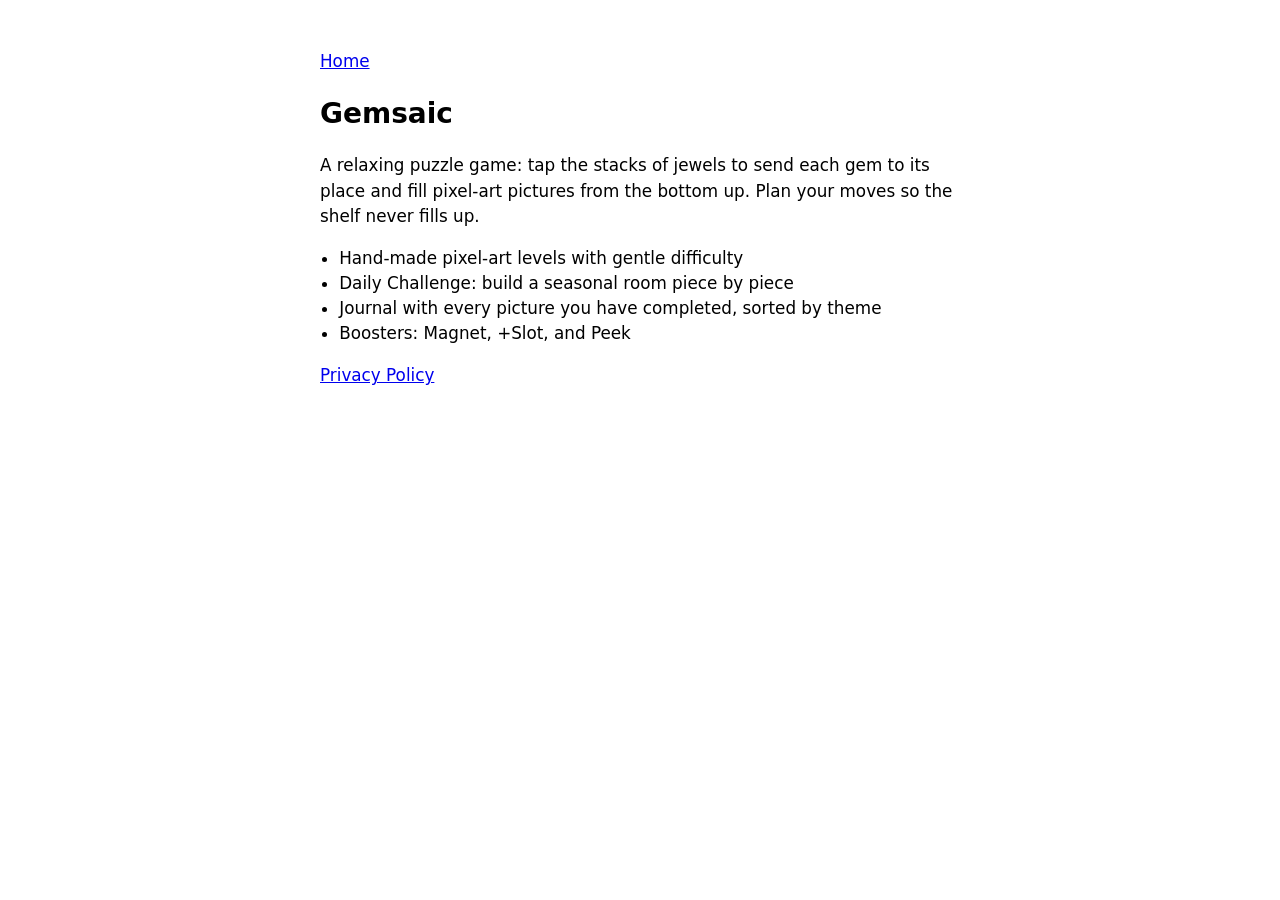
==== gemsaic/index.html @ 41073295 "Site Update" ====
<!DOCTYPE html>
<html lang="en">
<head>
  <meta charset="utf-8">
  <meta name="viewport" content="width=device-width, initial-scale=1">
  <title>Gemsaic — Pavel Totolin</title>
  <style>
    :root {
      color-scheme: light dark;
    }
    body {
      margin: 0 auto;
      max-width: 40rem;
      padding: 2rem 1.25rem 4rem;
      font: 1.05rem/1.5 system-ui, sans-serif;
    }
    h1 { font-size: 1.75rem; }
    h2 { font-size: 1.2rem; margin-top: 1.75rem; }
    ul { padding-left: 1.2rem; }
    .gallery {
      display: grid;
      grid-template-columns: repeat(auto-fit, minmax(9rem, 1fr));
      gap: 0.75rem;
    }
    .gallery img {
      width: 100%;
      height: auto;
      border-radius: 0.5rem;
    }
  </style>
</head>
<body>
  <p><a href="/">Home</a></p>
  <h1>Gemsaic</h1>
  <p>A relaxing puzzle game: tap the stacks of jewels to send each gem to its place and fill pixel-art pictures from the bottom up. Plan your moves so the shelf never fills up.</p>
  <ul>
    <li>Hand-made pixel-art levels with gentle difficulty</li>
    <li>Daily Challenge: build a seasonal room piece by piece</li>
    <li>Journal with every picture you have completed, sorted by theme</li>
    <li>Boosters: Magnet, +Slot, and Peek</li>
  </ul>
  <p><a href="privacy.html">Privacy Policy</a></p>

  <section id="screenshots" hidden>
    <h2>Screenshots</h2>
    <div class="gallery" id="gallery"></div>
  </section>

  <script>
    (function () {
      var section = document.getElementById('screenshots');
      var gallery = document.getElementById('gallery');
      var max = 8;

      function tryLoad(index) {
        if (index > max) return;
        var img = new Image();
        img.alt = 'Gemsaic screenshot ' + index;
        img.onload = function () {
          section.hidden = false;
          gallery.appendChild(img);
          tryLoad(index + 1);
        };
        img.src = 'screenshots/' + index + '.png';
      }

      tryLoad(1);
    })();
  </script>
</body>
</html>
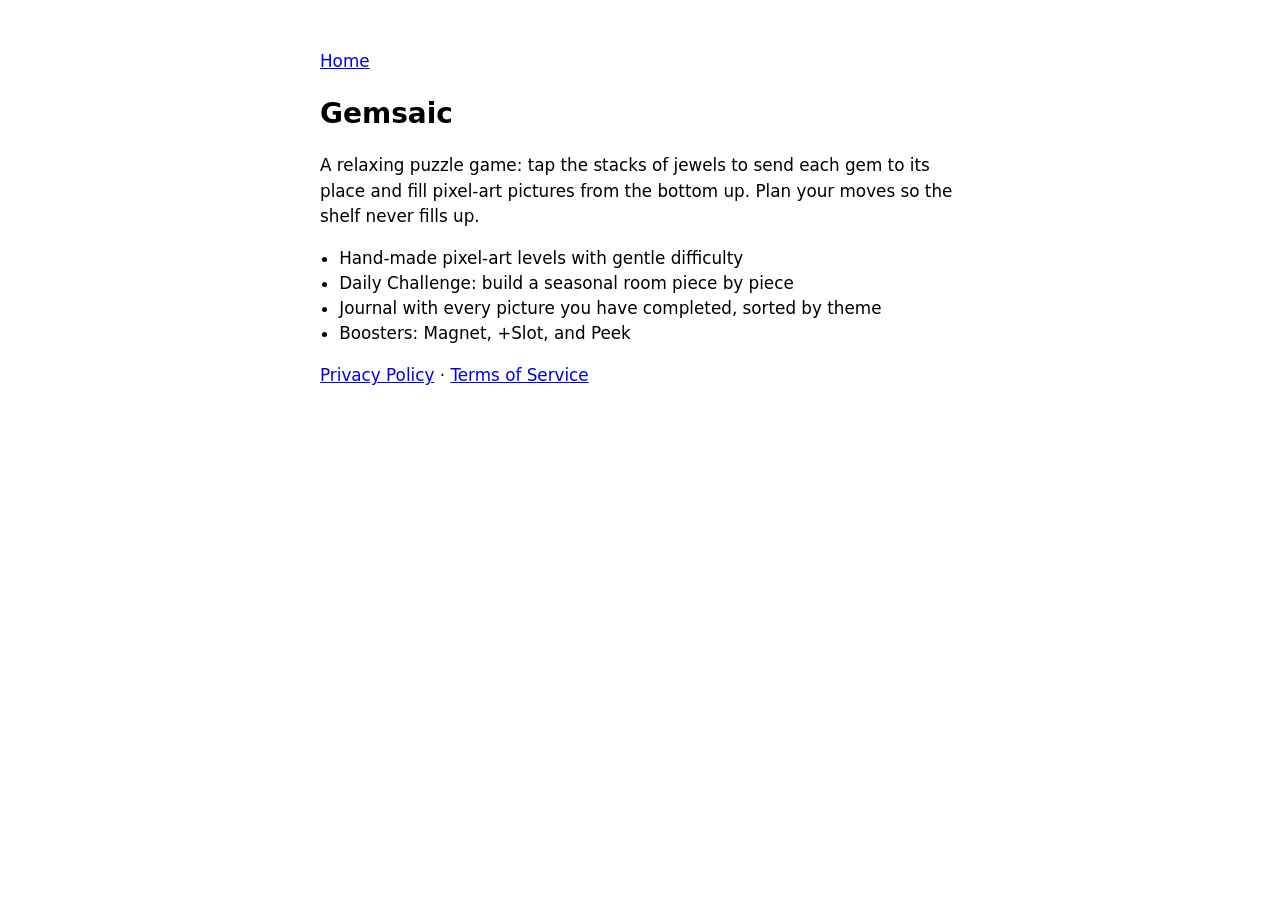
==== commit 2cc43c16: "Terms of service" ====
--- a/gemsaic/index.html
+++ b/gemsaic/index.html
@@ -39,7 +39,7 @@
     <li>Journal with every picture you have completed, sorted by theme</li>
     <li>Boosters: Magnet, +Slot, and Peek</li>
   </ul>
-  <p><a href="privacy.html">Privacy Policy</a></p>
+  <p><a href="privacy.html">Privacy Policy</a> · <a href="terms.html">Terms of Service</a></p>
 
   <section id="screenshots" hidden>
     <h2>Screenshots</h2>
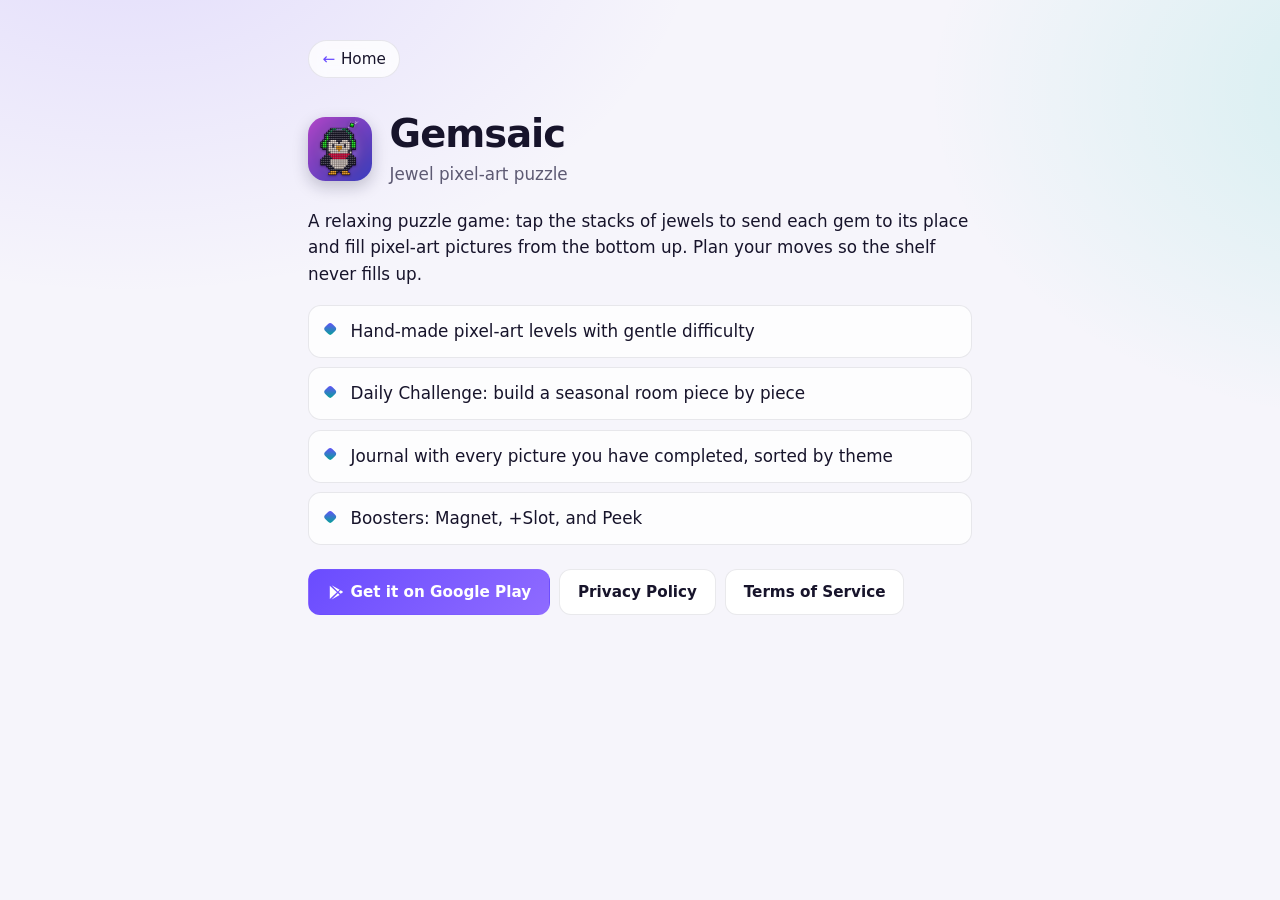
==== commit 6c13f219: "Redesign site as portfolio - Shared stylesheet with light/dark themes for all pages - Home: photo, a" ====
--- a/gemsaic/index.html
+++ b/gemsaic/index.html
@@ -4,42 +4,26 @@
   <meta charset="utf-8">
   <meta name="viewport" content="width=device-width, initial-scale=1">
   <title>Gemsaic — Pavel Totolin</title>
-  <style>
-    :root {
-      color-scheme: light dark;
-    }
-    body {
-      margin: 0 auto;
-      max-width: 40rem;
-      padding: 2rem 1.25rem 4rem;
-      font: 1.05rem/1.5 system-ui, sans-serif;
-    }
-    h1 { font-size: 1.75rem; }
-    h2 { font-size: 1.2rem; margin-top: 1.75rem; }
-    ul { padding-left: 1.2rem; }
-    .gallery {
-      display: grid;
-      grid-template-columns: repeat(auto-fit, minmax(9rem, 1fr));
-      gap: 0.75rem;
-    }
-    .gallery img {
-      width: 100%;
-      height: auto;
-      border-radius: 0.5rem;
-    }
-  </style>
+  <link rel="stylesheet" href="../assets/site.css">
 </head>
 <body>
-  <p><a href="/">Home</a></p>
-  <h1>Gemsaic</h1>
+  <main class="page">
+  <nav class="topnav"><a href="/">Home</a></nav>
+  <header class="app-hero">
+    <span class="app-icon" aria-hidden="true"><img src="../assets/icon-gemsaic.png" alt="" width="64" height="64"></span>
+    <div>
+      <h1>Gemsaic</h1>
+      <p class="tagline">Jewel pixel-art puzzle</p>
+    </div>
+  </header>
   <p>A relaxing puzzle game: tap the stacks of jewels to send each gem to its place and fill pixel-art pictures from the bottom up. Plan your moves so the shelf never fills up.</p>
-  <ul>
+  <ul class="features">
     <li>Hand-made pixel-art levels with gentle difficulty</li>
     <li>Daily Challenge: build a seasonal room piece by piece</li>
     <li>Journal with every picture you have completed, sorted by theme</li>
     <li>Boosters: Magnet, +Slot, and Peek</li>
   </ul>
-  <p><a href="privacy.html">Privacy Policy</a> · <a href="terms.html">Terms of Service</a></p>
+  <p class="links-row"><a class="btn btn--primary" href="https://play.google.com/store/apps/details?id=com.PavelTotolin.Gemsaic" target="_blank" rel="noopener"><svg viewBox="0 0 24 24" fill="currentColor" aria-hidden="true"><path d="M4 2.5v19l10.2-9.5zM15.6 13.3l2.6 2.4-11.6 6.6zM15.6 10.7 6.6 1.7l11.6 6.6zM19.6 9.1l2.4 1.4c.9.5.9 1.6 0 2.1l-2.4 1.4-2.8-2.5z"/></svg>Get it on Google Play</a> <a class="btn" href="privacy.html">Privacy Policy</a> <a class="btn" href="terms.html">Terms of Service</a></p>
 
   <section id="screenshots" hidden>
     <h2>Screenshots</h2>
@@ -67,5 +51,6 @@
       tryLoad(1);
     })();
   </script>
+  </main>
 </body>
 </html>
--- a/assets/site.css
+++ b/assets/site.css
@@ -0,0 +1,245 @@
+/* Shared styles for paveltotolin.dev */
+
+:root {
+  color-scheme: light dark;
+  --bg: #f6f5fb;
+  --bg-accent-1: rgba(124, 92, 255, 0.16);
+  --bg-accent-2: rgba(0, 194, 168, 0.14);
+  --surface: rgba(255, 255, 255, 0.78);
+  --surface-solid: #ffffff;
+  --border: rgba(20, 16, 50, 0.09);
+  --text: #17142b;
+  --muted: #5d5a73;
+  --accent: #6a4cff;
+  --accent-2: #00a892;
+  --shadow: 0 1px 2px rgba(20, 16, 50, 0.04), 0 8px 28px rgba(20, 16, 50, 0.07);
+  --radius: 1.1rem;
+}
+
+@media (prefers-color-scheme: dark) {
+  :root {
+    --bg: #0e0d17;
+    --bg-accent-1: rgba(124, 92, 255, 0.22);
+    --bg-accent-2: rgba(0, 194, 168, 0.14);
+    --surface: rgba(28, 26, 44, 0.72);
+    --surface-solid: #1b1a2a;
+    --border: rgba(255, 255, 255, 0.08);
+    --text: #ecebf5;
+    --muted: #a3a1b8;
+    --accent: #9d87ff;
+    --accent-2: #3ee0c6;
+    --shadow: 0 1px 2px rgba(0, 0, 0, 0.3), 0 10px 30px rgba(0, 0, 0, 0.35);
+  }
+}
+
+*, *::before, *::after { box-sizing: border-box; }
+
+html { -webkit-text-size-adjust: 100%; }
+
+body {
+  margin: 0;
+  min-height: 100vh;
+  background:
+    radial-gradient(60rem 40rem at 10% -10%, var(--bg-accent-1), transparent 60%),
+    radial-gradient(50rem 35rem at 110% 10%, var(--bg-accent-2), transparent 60%),
+    var(--bg);
+  background-attachment: fixed;
+  color: var(--text);
+  font: 1.05rem/1.6 ui-sans-serif, system-ui, -apple-system, "Segoe UI", Roboto, "Helvetica Neue", Arial, sans-serif;
+  -webkit-font-smoothing: antialiased;
+}
+
+.page {
+  margin: 0 auto;
+  max-width: 44rem;
+  padding: 2.5rem 1.25rem 4rem;
+}
+
+a {
+  color: var(--accent);
+  text-decoration-thickness: 1px;
+  text-underline-offset: 0.18em;
+}
+a:hover { text-decoration-thickness: 2px; }
+a:focus-visible {
+  outline: 2px solid var(--accent);
+  outline-offset: 3px;
+  border-radius: 4px;
+}
+
+h1, h2, h3 { line-height: 1.25; letter-spacing: -0.01em; }
+h1 { font-size: clamp(1.8rem, 4.5vw, 2.4rem); margin: 0 0 0.75rem; letter-spacing: -0.025em; }
+h2 { font-size: 1.25rem; margin: 2.25rem 0 0.75rem; }
+h3 { font-size: 1.05rem; margin: 1.5rem 0 0.5rem; }
+ul { padding-left: 1.25rem; }
+li + li { margin-top: 0.3rem; }
+li::marker { color: var(--accent); }
+
+.muted, .meta { color: var(--muted); }
+
+/* Top navigation (sub-pages) */
+.topnav {
+  display: flex;
+  flex-wrap: wrap;
+  align-items: center;
+  gap: 0.4rem;
+  margin-bottom: 2rem;
+  font-size: 0.95rem;
+}
+.topnav a {
+  display: inline-flex;
+  align-items: center;
+  gap: 0.35rem;
+  padding: 0.35rem 0.85rem;
+  border: 1px solid var(--border);
+  border-radius: 999px;
+  background: var(--surface);
+  color: var(--text);
+  text-decoration: none;
+  backdrop-filter: blur(8px);
+  -webkit-backdrop-filter: blur(8px);
+  transition: border-color 0.15s, transform 0.15s;
+}
+.topnav a:hover { border-color: var(--accent); transform: translateY(-1px); }
+.topnav a:first-child::before { content: "←"; color: var(--accent); }
+
+/* Cards */
+.card {
+  background: var(--surface);
+  border: 1px solid var(--border);
+  border-radius: var(--radius);
+  box-shadow: var(--shadow);
+  padding: 1.5rem;
+  backdrop-filter: blur(10px);
+  -webkit-backdrop-filter: blur(10px);
+}
+
+/* Legal / long-form documents */
+.doc {
+  background: var(--surface);
+  border: 1px solid var(--border);
+  border-radius: var(--radius);
+  box-shadow: var(--shadow);
+  padding: clamp(1.25rem, 4vw, 2.5rem);
+  backdrop-filter: blur(10px);
+  -webkit-backdrop-filter: blur(10px);
+}
+.doc h1 { font-size: clamp(1.5rem, 4vw, 2rem); }
+.doc h2 {
+  padding-top: 1.25rem;
+  border-top: 1px solid var(--border);
+}
+.doc table { border-collapse: collapse; width: 100%; font-size: 0.95rem; }
+.doc th, .doc td { border: 1px solid var(--border); padding: 0.45rem 0.6rem; text-align: left; vertical-align: top; }
+
+/* App icon tiles */
+.app-icon {
+  flex: none;
+  display: grid;
+  place-items: center;
+  width: 4rem;
+  height: 4rem;
+  border-radius: 1.1rem;
+  color: #fff;
+  font-weight: 800;
+  font-size: 1.9rem;
+  overflow: hidden;
+  box-shadow: 0 6px 16px rgba(20, 16, 50, 0.22);
+}
+.app-icon img { width: 100%; height: 100%; object-fit: cover; display: block; }
+
+/* App page header */
+.app-hero {
+  display: flex;
+  align-items: center;
+  gap: 1.1rem;
+  margin-bottom: 1.25rem;
+}
+.app-hero h1 { margin: 0; }
+.app-hero .tagline { margin: 0.2rem 0 0; color: var(--muted); }
+
+.features {
+  list-style: none;
+  padding: 0;
+  display: grid;
+  gap: 0.6rem;
+}
+.features li {
+  margin: 0;
+  padding: 0.75rem 1rem 0.75rem 2.6rem;
+  position: relative;
+  background: var(--surface);
+  border: 1px solid var(--border);
+  border-radius: 0.8rem;
+}
+.features li::before {
+  content: "";
+  position: absolute;
+  left: 1rem;
+  top: 1.15rem;
+  width: 0.65rem;
+  height: 0.65rem;
+  border-radius: 3px;
+  transform: rotate(45deg);
+  background: linear-gradient(135deg, var(--accent), var(--accent-2));
+}
+
+.links-row {
+  display: flex;
+  flex-wrap: wrap;
+  gap: 0.6rem;
+  margin: 1.5rem 0 0;
+  padding: 0;
+}
+.btn {
+  display: inline-flex;
+  align-items: center;
+  gap: 0.45rem;
+  padding: 0.6rem 1.1rem;
+  border-radius: 0.75rem;
+  border: 1px solid var(--border);
+  background: var(--surface-solid);
+  color: var(--text);
+  font-weight: 600;
+  font-size: 0.95rem;
+  text-decoration: none;
+  transition: transform 0.15s, border-color 0.15s, box-shadow 0.15s;
+}
+.btn:hover { transform: translateY(-1px); border-color: var(--accent); box-shadow: var(--shadow); }
+.btn svg { width: 1.1em; height: 1.1em; flex: none; }
+.btn--primary {
+  background: linear-gradient(135deg, var(--accent), #8f6bff);
+  border-color: transparent;
+  color: #fff;
+}
+
+/* Screenshot gallery */
+.gallery {
+  display: grid;
+  grid-template-columns: repeat(auto-fill, minmax(9rem, 1fr));
+  gap: 0.75rem;
+}
+.gallery img {
+  width: 100%;
+  height: auto;
+  border-radius: 0.8rem;
+  border: 1px solid var(--border);
+  box-shadow: var(--shadow);
+}
+
+.site-footer {
+  margin-top: 3.5rem;
+  padding-top: 1.25rem;
+  border-top: 1px solid var(--border);
+  display: flex;
+  flex-wrap: wrap;
+  justify-content: space-between;
+  gap: 0.5rem;
+  font-size: 0.88rem;
+  color: var(--muted);
+}
+.site-footer a { color: inherit; }
+
+@media (prefers-reduced-motion: reduce) {
+  * { transition: none !important; animation: none !important; }
+}
